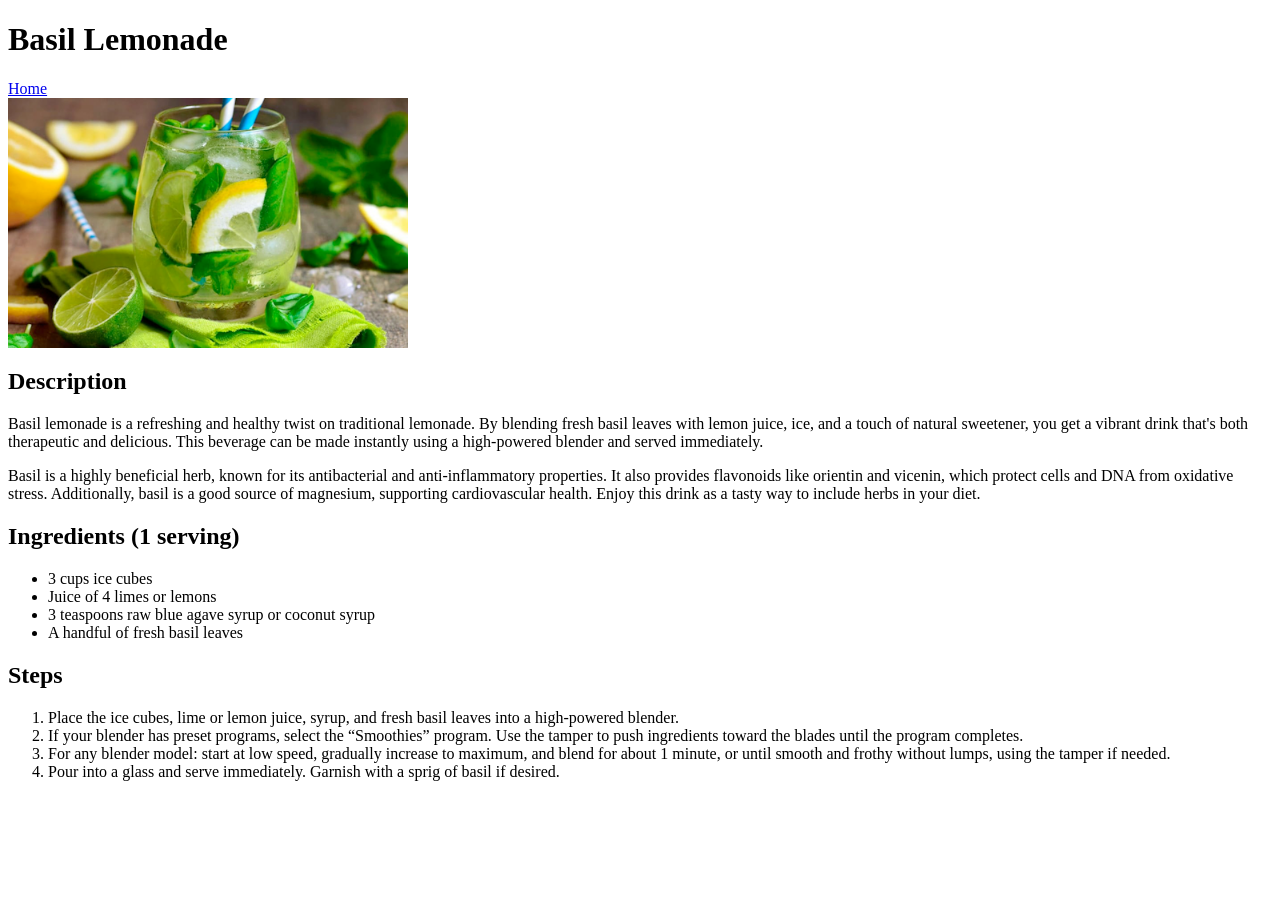
==== recipes/basil-lemonade.html @ 0f0ac9b8 "Add basil lemonade recipe" ====
<!DOCTYPE html>
<html lang="en">

<head>
    <meta charset="UTF-8">
    <meta name="viewport" content="width=device-width, initial-scale=1.0">
    <title>Basil Lemonade</title>
    <link rel="stylesheet" href="/styles.css">
</head>

<body>
    <h1>Basil Lemonade</h1>
    <a href="../index.html">Home</a>
    <img src="/images/basil-lemonade.png" alt="Glass of basil lemonade with ice and fresh basil leaves.">

    <h2>Description</h2>
    <p>
        Basil lemonade is a refreshing and healthy twist on traditional lemonade. By blending fresh basil
        leaves with lemon juice, ice, and a touch of natural sweetener, you get a vibrant drink that's both
        therapeutic and delicious. This beverage can be made instantly using a high-powered blender and served
        immediately.
    </p>
    <p>
        Basil is a highly beneficial herb, known for its antibacterial and anti-inflammatory properties. It also
        provides flavonoids like orientin and vicenin, which protect cells and DNA from oxidative stress. Additionally,
        basil is a good source of magnesium, supporting cardiovascular health. Enjoy this drink as a tasty way to
        include herbs in your diet.
    </p>

    <h2>Ingredients (1 serving)</h2>
    <ul>
        <li>3 cups ice cubes</li>
        <li>Juice of 4 limes or lemons</li>
        <li>3 teaspoons raw blue agave syrup or coconut syrup</li>
        <li>A handful of fresh basil leaves</li>
    </ul>

    <h2>Steps</h2>
    <ol>
        <li>Place the ice cubes, lime or lemon juice, syrup, and fresh basil leaves into a high-powered blender.</li>
        <li>If your blender has preset programs, select the “Smoothies” program. Use the tamper to push ingredients
            toward the blades until the program completes.</li>
        <li>For any blender model: start at low speed, gradually increase to maximum, and blend for about 1 minute, or
            until smooth and frothy without lumps, using the tamper if needed.</li>
        <li>Pour into a glass and serve immediately. Garnish with a sprig of basil if desired.</li>
    </ol>
</body>

</html>
---- styles.css ----
img {
    display: block;
    max-width: 400px;
}
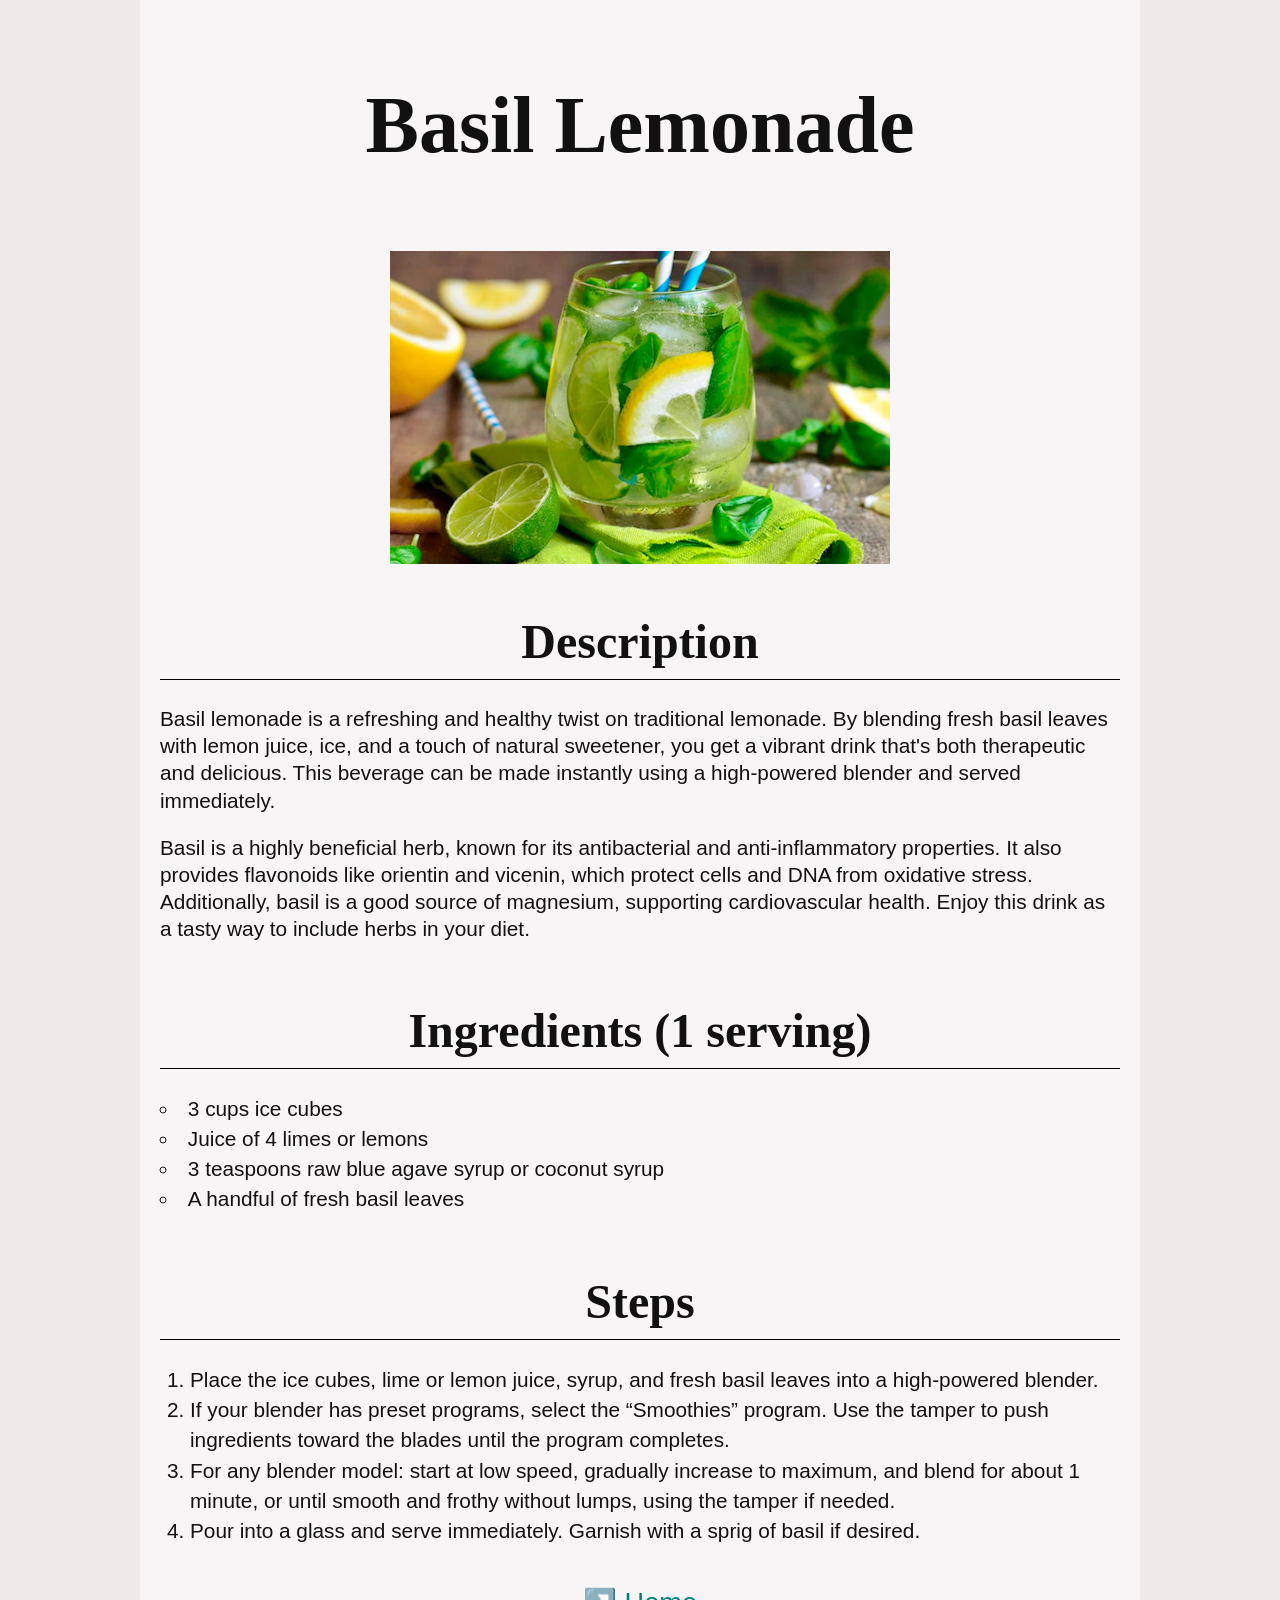
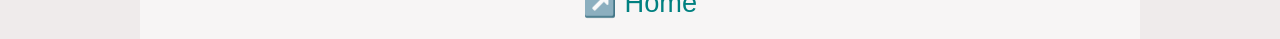
==== commit 90560479: "Improve website appearance" ====
--- a/recipes/basil-lemonade.html
+++ b/recipes/basil-lemonade.html
@@ -5,45 +5,61 @@
     <meta charset="UTF-8">
     <meta name="viewport" content="width=device-width, initial-scale=1.0">
     <title>Basil Lemonade</title>
-    <link rel="stylesheet" href="/styles.css">
+    <link rel="stylesheet" href="../styles.css">
 </head>
 
 <body>
-    <h1>Basil Lemonade</h1>
-    <a href="../index.html">Home</a>
-    <img src="/images/basil-lemonade.png" alt="Glass of basil lemonade with ice and fresh basil leaves.">
+    <div class="page recipe">
+        <h1>Basil Lemonade</h1>
 
-    <h2>Description</h2>
-    <p>
-        Basil lemonade is a refreshing and healthy twist on traditional lemonade. By blending fresh basil
-        leaves with lemon juice, ice, and a touch of natural sweetener, you get a vibrant drink that's both
-        therapeutic and delicious. This beverage can be made instantly using a high-powered blender and served
-        immediately.
-    </p>
-    <p>
-        Basil is a highly beneficial herb, known for its antibacterial and anti-inflammatory properties. It also
-        provides flavonoids like orientin and vicenin, which protect cells and DNA from oxidative stress. Additionally,
-        basil is a good source of magnesium, supporting cardiovascular health. Enjoy this drink as a tasty way to
-        include herbs in your diet.
-    </p>
+        <img class="recipe-image" src="../images/basil-lemonade.png"
+            alt="Glass of basil lemonade with ice and fresh basil leaves.">
+        <div class="description">
+            <h2>Description</h2>
+            <p>
+                Basil lemonade is a refreshing and healthy twist on traditional lemonade. By blending fresh basil
+                leaves with lemon juice, ice, and a touch of natural sweetener, you get a vibrant drink that's both
+                therapeutic and delicious. This beverage can be made instantly using a high-powered blender and served
+                immediately.
+            </p>
+            <p>
+                Basil is a highly beneficial herb, known for its antibacterial and anti-inflammatory properties. It also
+                provides flavonoids like orientin and vicenin, which protect cells and DNA from oxidative stress.
+                Additionally,
+                basil is a good source of magnesium, supporting cardiovascular health. Enjoy this drink as a tasty way
+                to
+                include herbs in your diet.
+            </p>
+        </div>
+        <div class="ingredients">
+            <h2>Ingredients (1 serving)</h2>
+            <ul>
+                <li>3 cups ice cubes</li>
+                <li>Juice of 4 limes or lemons</li>
+                <li>3 teaspoons raw blue agave syrup or coconut syrup</li>
+                <li>A handful of fresh basil leaves</li>
+            </ul>
 
-    <h2>Ingredients (1 serving)</h2>
-    <ul>
-        <li>3 cups ice cubes</li>
-        <li>Juice of 4 limes or lemons</li>
-        <li>3 teaspoons raw blue agave syrup or coconut syrup</li>
-        <li>A handful of fresh basil leaves</li>
-    </ul>
+        </div>
+        <div class="steps">
+            <h2>Steps</h2>
+            <ol>
+                <li>Place the ice cubes, lime or lemon juice, syrup, and fresh basil leaves into a high-powered blender.
+                </li>
+                <li>If your blender has preset programs, select the “Smoothies” program. Use the tamper to push
+                    ingredients
+                    toward the blades until the program completes.</li>
+                <li>For any blender model: start at low speed, gradually increase to maximum, and blend for about 1
+                    minute, or
+                    until smooth and frothy without lumps, using the tamper if needed.</li>
+                <li>Pour into a glass and serve immediately. Garnish with a sprig of basil if desired.</li>
+            </ol>
+        </div>
 
-    <h2>Steps</h2>
-    <ol>
-        <li>Place the ice cubes, lime or lemon juice, syrup, and fresh basil leaves into a high-powered blender.</li>
-        <li>If your blender has preset programs, select the “Smoothies” program. Use the tamper to push ingredients
-            toward the blades until the program completes.</li>
-        <li>For any blender model: start at low speed, gradually increase to maximum, and blend for about 1 minute, or
-            until smooth and frothy without lumps, using the tamper if needed.</li>
-        <li>Pour into a glass and serve immediately. Garnish with a sprig of basil if desired.</li>
-    </ol>
+        <footer class="footer">
+            <a href="../index.html">↗️ Home</a>
+        </footer>
+    </div>
 </body>
 
 </html>
--- a/styles.css
+++ b/styles.css
@@ -1,4 +1,144 @@
-img {
+* {
+    margin: 0;
+    padding: 0;
+    box-sizing: border-box;
+}
+
+body {
+    background-color: rgba(236, 231, 231, 0.828);
+    color: rgb(18, 17, 17);
+}
+
+.page {
+    width: 1000px;
+    height: auto;
+    margin: 0 auto;
+    padding: 0 20px;
+    font-family: "Open Sans", sans-serif;
+}
+
+.page.recipe {
+    background-color: rgba(255, 255, 255, 0.5);
+}
+
+h1,
+h2,
+h3,
+h4,
+h5,
+h6 {
+    font-family: "IBM Plex Serif", serif;
+    text-align: center;
+}
+
+h1 {
+    font-size: 5.0rem;
+    padding: 80px;
+}
+
+#heading-index {
+    background-color: rgba(255, 255, 255, 0.5);
+    margin-bottom: 80px;
+    padding: 60px;
+}
+
+.recipe-box {
+    width: 805px;
+    margin-left: auto;
+}
+
+.recipe-box ul {
+    list-style-type: none;
+}
+
+.recipe-box li {
+    background-color: rgba(255, 255, 255, 0.5);
+    font-size: 1.5rem;
+    padding: 10px;
+    margin-bottom: 20px;
+}
+
+.recipe-item {
+    position: relative;
+    padding: 25px 0;
+}
+
+.recipe-item img {
+    height: 100px;
+    width: 140px;
+    float: flex;
+    position: absolute;
+    left: -160px;
+    top: -10px;
+}
+
+.recipe-item a {
+    text-decoration: none;
+    color: rgb(18, 17, 17);
+}
+
+.recipe-image {
     display: block;
-    max-width: 400px;
+    min-width: 400px;
+    margin: 0 auto;
+    margin-bottom: 50px;
+
+}
+
+h2 {
+    font-size: 3.0rem;
+    margin-top: 60px;
+    margin-bottom: 25px;
+    border-bottom: 1px black solid;
+    padding-bottom: 10px;
+}
+
+.description h2 {
+    margin-top: 20px;
+}
+
+.page p,
+.page li {
+    font-family: inherit;
+    font-size: 1.3rem;
+}
+
+.description p {
+    margin-bottom: 20px;
+    line-height: 1.7rem;
+}
+
+.description p :last-of-type {
+    margin-bottom: 0;
+}
+
+.ingredients ul {
+    list-style-position: inside;
+    list-style-type: circle;
+}
+
+.ingredients li {
+    padding: 3px 0;
+}
+
+.steps ol {
+    padding-left: 30px;
+    list-style-type: decimal;
+}
+
+.steps li {
+    line-height: 1.9rem;
+}
+
+.footer {
+    /* background-color: bisque; */
+    padding: 20px;
+    margin-top: 20px;
+    text-align: center;
+}
+
+.footer a {
+    text-decoration: none;
+    font-size: 1.7rem;
+    color: teal;
 }
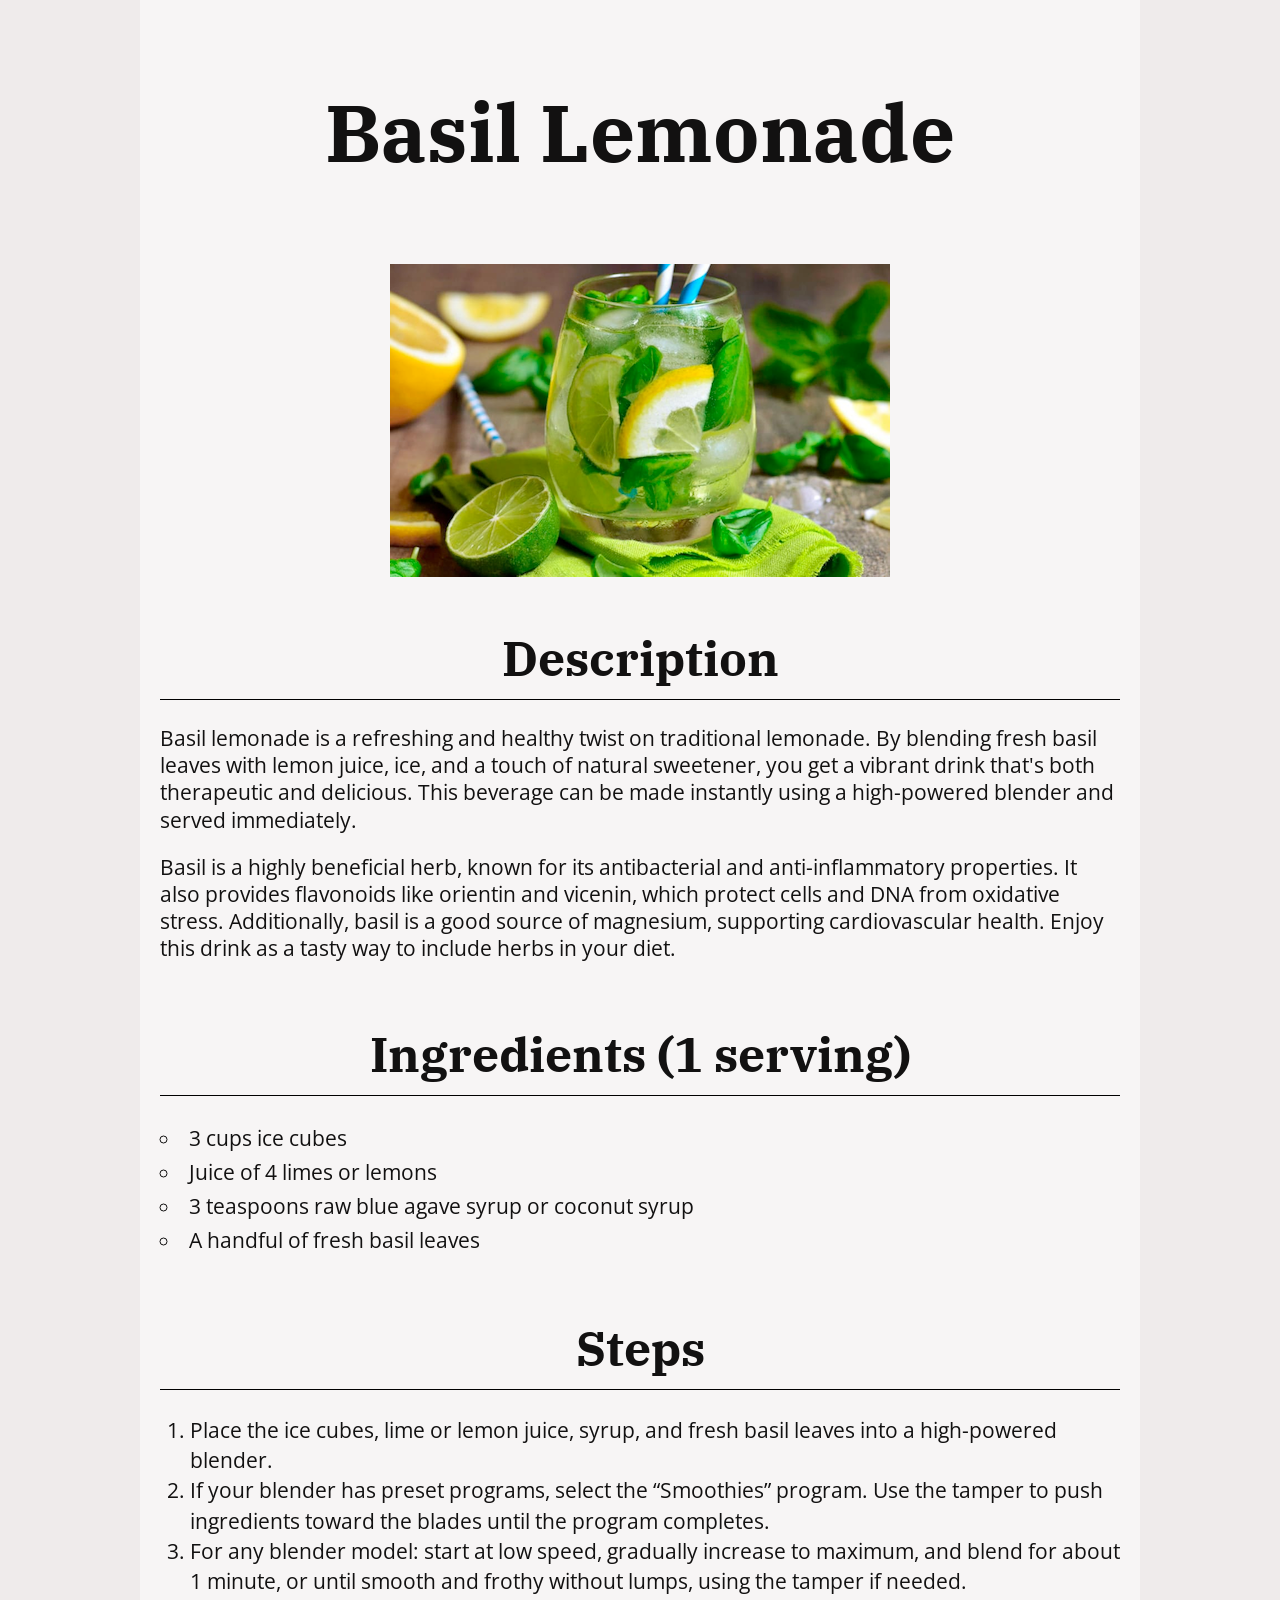
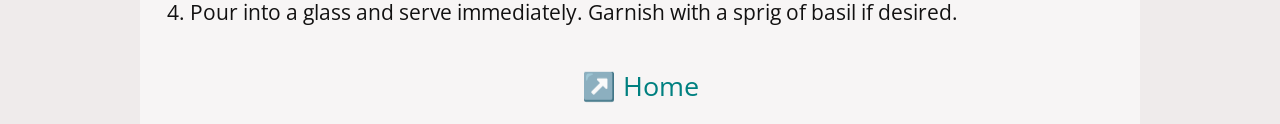
==== commit 847d4373: "Add link to google fonts" ====
--- a/recipes/basil-lemonade.html
+++ b/recipes/basil-lemonade.html
@@ -5,6 +5,11 @@
     <meta charset="UTF-8">
     <meta name="viewport" content="width=device-width, initial-scale=1.0">
     <title>Basil Lemonade</title>
+    <link href="https://fonts.googleapis.com/css2?family=Open+Sans:ital,wght@0,300..800;1,300..800&display=swap"
+        rel="stylesheet">
+    <link
+        href="https://fonts.googleapis.com/css2?family=IBM+Plex+Serif:ital,wght@0,100;0,200;0,300;0,400;0,500;0,600;0,700;1,100;1,200;1,300;1,400;1,500;1,600;1,700&display=swap"
+        rel="stylesheet">
     <link rel="stylesheet" href="../styles.css">
 </head>
 
